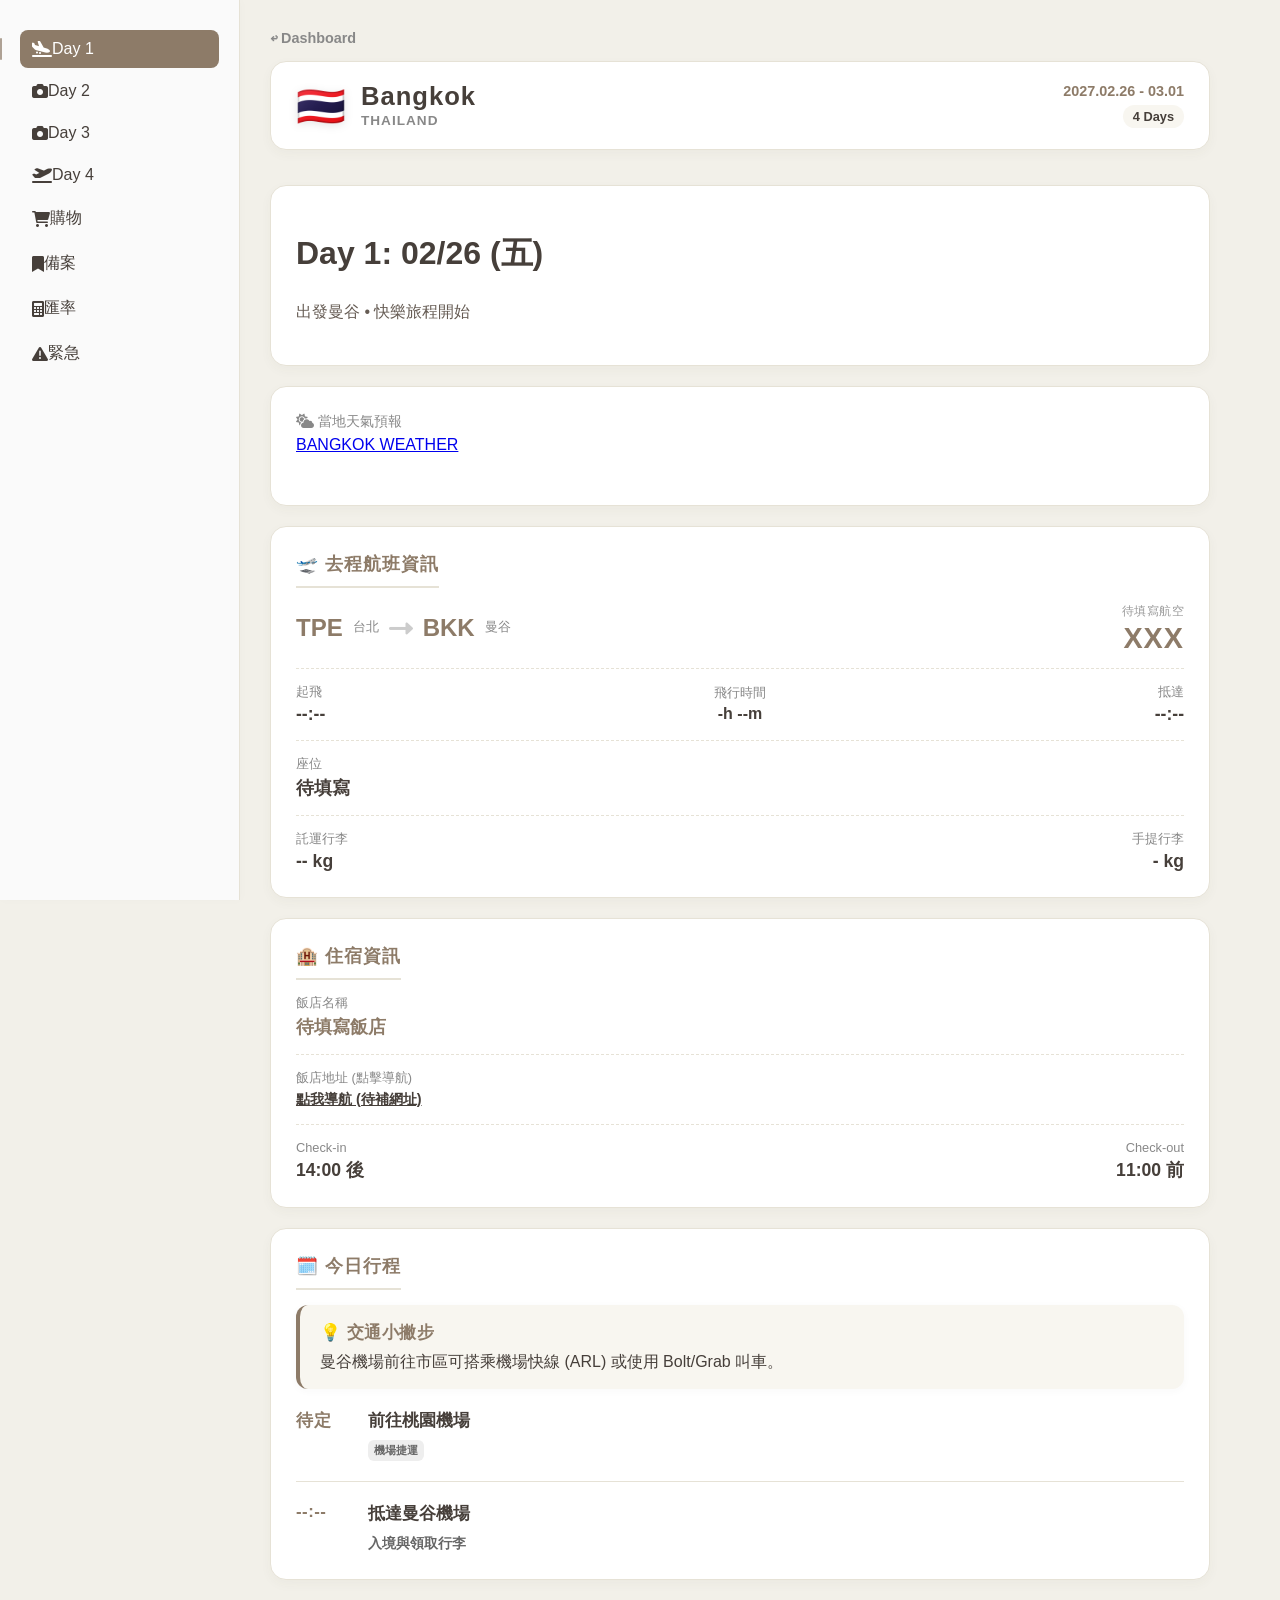
==== Bangkok2027.html @ afbc12d3 "Add files via upload" ====
<!DOCTYPE html>
<html lang="zh-TW">
<head>
    <meta charset="UTF-8">
    <meta name="viewport" content="width=device-width, initial-scale=1.0, maximum-scale=1.0, user-scalable=no">
    <title>曼谷 4 天 3 夜快樂行</title>
    <!-- 設定網頁圖示 (Favicon) - 泰國大象 -->
    <link rel="icon" href="data:image/svg+xml,<svg xmlns=%22http://www.w3.org/2000/svg%22 viewBox=%220 0 100 100%22><text x=%2250%%22 y=%2250%%22 font-size=%2280%22 text-anchor=%22middle%22 dominant-baseline=%22central%22>🐘</text></svg>">
    
    <!-- 引入 Font Awesome 與 共用 CSS (已移除所有內聯樣式) -->
    <link href="https://cdnjs.cloudflare.com/ajax/libs/font-awesome/6.0.0/css/all.min.css" rel="stylesheet">
    <link href="css/travel.css" rel="stylesheet">
</head>
<body>

    <!-- ================= 統一 Sidebar ================= -->
    <nav class="sidebar">
        <div class="menu-item active" onclick="showPage('day1')">
            <i class="fas fa-plane-arrival"></i> <span>Day 1</span>
        </div>
        <div class="menu-item" onclick="showPage('day2')">
            <i class="fas fa-camera"></i> <span>Day 2</span>
        </div>
        <div class="menu-item" onclick="showPage('day3')">
            <i class="fas fa-camera"></i> <span>Day 3</span>
        </div>
        <div class="menu-item" onclick="showPage('day4')">
            <i class="fas fa-plane-departure"></i> <span>Day 4</span>
        </div>
        <div class="menu-item" onclick="showPage('shopping')">
            <i class="fas fa-shopping-cart"></i> <span>購物</span>
        </div>
        <div class="menu-item" onclick="showPage('backup-food')">
            <i class="fas fa-bookmark"></i> <span>備案</span>
        </div>
        <div class="menu-item" onclick="showPage('money')">
            <i class="fas fa-calculator"></i> <span>匯率</span>
        </div>
        <div class="menu-item" onclick="showPage('sos')">
            <i class="fas fa-exclamation-triangle"></i> <span>緊急</span>
        </div>
    </nav>

    <!-- ================= 右側內容區 ================= -->
    <!-- ★ data-trip-id 用於獨立記憶體快取, data-currency-rate 用於匯率計算 ★ -->
    <main class="content" data-trip-id="bangkok2027" data-currency-rate="0.9">
        <a href="index.html" class="back-home">↩ Dashboard</a>
        
        <!-- 統一 Header -->
        <div class="travel-header">
            <div class="th-left">
                <div class="th-flag">🇹🇭</div>
                <div class="th-title">
                    <h1>Bangkok</h1>
                    <span>Thailand</span>
                </div>
            </div>
            <div class="th-right">
                <div class="th-date">2027.02.26 - 03.01</div>
                <div class="th-days">4 Days</div>
            </div>
        </div>

        <!-- ================= Day 1 ================= -->
        <div id="day1" class="page-section active">
            
            <div class="card">
                <h1>Day 1: 02/26 (五)</h1>
                <p>出發曼谷 • 快樂旅程開始</p>
            </div>

            <!-- 天氣小工具 (曼谷 Bangkok) -->
            <div class="card" style="min-height: 120px;">
                <div style="font-size: 0.9rem; color: #888; margin-bottom: 5px;">
                    <i class="fas fa-cloud-sun"></i> 當地天氣預報
                </div>
                <div class="weather-container">
                    <a class="weatherwidget-io" href="https://forecast7.com/zh-tw/13d76100d50/bangkok/" data-label_1="BANGKOK" data-label_2="曼谷天氣" data-font="Arial" data-icons="Climacons Animated" data-mode="Forecast" data-days="3" data-theme="pure" data-accent="#8D7B68" data-textColor="#463F3A" data-highColor="#D35400" data-lowColor="#7FB3D5" data-sunColor="#F39C12" data-cloudColor="#BDC3C7" style="display: block; width: 100%; height: 100%;">BANGKOK WEATHER</a>
                </div>
                <script>!function(d,s,id){var js,fjs=d.getElementsByTagName(s)[0];if(!d.getElementById(id)){js=d.createElement(s);js.id=id;js.src='https://weatherwidget.io/js/widget.min.js';fjs.parentNode.insertBefore(js,fjs);}}(document,'script','weatherwidget-io-js');</script>
            </div>

            <!-- 去程航班資訊 -->
            <div class="card">
                <h2>🛫 去程航班資訊</h2>
                <div class="flight-box">
                    <div class="flight-route">TPE <span class="city-name">台北</span> <i class="fas fa-long-arrow-alt-right" style="color: #ccc; margin: 0 5px;"></i> BKK <span class="city-name">曼谷</span></div>
                    <div class="flight-number-box"><span class="airline-name">待填寫航空</span><span class="flight-code">XXX</span></div>
                </div>
                <div class="flight-box">
                    <div class="info-group"><span class="info-label">起飛</span><span class="info-value">--:--</span></div>
                    <!-- 飛行時間 -->
                    <div class="info-group" style="text-align: center;">
                        <span class="info-label">飛行時間</span>
                        <span class="info-value" style="font-size: 1rem;">-h --m</span>
                    </div>
                    <div class="info-group" style="text-align: right;"><span class="info-label">抵達</span><span class="info-value">--:--</span></div>
                </div>
                <div class="flight-box">
                    <div class="info-group"><span class="info-label">座位</span><span class="info-value">待填寫</span></div>
                </div>
                <div class="flight-box">
                    <div class="info-group"><span class="info-label">託運行李</span><span class="info-value">-- kg</span></div>
                    <div class="info-group" style="text-align: right;"><span class="info-label">手提行李</span><span class="info-value">- kg</span></div>
                </div>
            </div>

            <!-- 住宿資訊 -->
            <div class="card">
                <h2>🏨 住宿資訊</h2>
                <div class="hotel-box">
                    <div class="info-group">
                        <span class="info-label">飯店名稱</span>
                        <span class="info-value highlight">待填寫飯店</span>
                    </div>
                </div>
                <div class="hotel-box">
                    <div class="info-group">
                        <span class="info-label">飯店地址 (點擊導航)</span>
                        <a href="#" target="_blank" class="info-value" style="font-size: 0.9rem; text-decoration: underline;">
                            點我導航 (待補網址)
                        </a>
                    </div>
                </div>
                <div class="hotel-box">
                    <div class="info-group">
                        <span class="info-label">Check-in</span>
                        <span class="info-value">14:00 後</span>
                    </div>
                    <div class="info-group" style="text-align: right;">
                        <span class="info-label">Check-out</span>
                        <span class="info-value">11:00 前</span>
                    </div>
                </div>
            </div>

            <!-- Day 1 詳細行程 -->
            <div class="card">
                <h2>🗓️ 今日行程</h2>
                <div class="tip-box" style="margin-bottom: 20px; margin-top:0;">
                    <span class="tip-title">💡 交通小撇步</span>
                        曼谷機場前往市區可搭乘機場快線 (ARL) 或使用 Bolt/Grab 叫車。
                </div>
                
                <div class="timeline-item">
                    <div class="time-col">待定</div>
                    <div class="event-col">
                        <span class="event-title">前往桃園機場</span>
                        <div class="event-desc"><span class="transport-tag">機場捷運</span></div>
                    </div>
                </div>
                <div class="timeline-item">
                    <div class="time-col">--:--</div>
                    <div class="event-col">
                        <span class="event-title">抵達曼谷機場</span>
                        <div class="event-desc">入境與領取行李</div>
                    </div>
                </div>
                <!-- 您可以在此處繼續新增行程 -->
            </div>
        </div>

        <!-- ================= Day 2 ================= -->
        <div id="day2" class="page-section">
            <div class="card">
                <h1>Day 2: 02/27 (六)</h1>
                <p>曼谷探索</p>
            </div>
            <div class="card">
                <h2>🗓️ 行程內容</h2>
                <div class="timeline-item">
                    <div class="time-col">待定</div>
                    <div class="event-col">
                        <span class="event-title">待填寫行程</span>
                        <div class="event-desc">請提供行程資料</div>
                    </div>
                </div>
            </div>
        </div>

        <!-- ================= Day 3 ================= -->
        <div id="day3" class="page-section">
            <div class="card">
                <h1>Day 3: 02/28 (日)</h1>
                <p>曼谷探索</p>
            </div>

            <div class="card">
                <h2>🗓️ 行程內容</h2>
                <div class="timeline-item">
                    <div class="time-col">待定</div>
                    <div class="event-col">
                        <span class="event-title">待填寫行程</span>
                        <div class="event-desc">請提供行程資料</div>
                    </div>
                </div>
            </div>
        </div>

        <!-- ================= Day 4 ================= -->
        <div id="day4" class="page-section">
            <div class="card">
                <h1>Day 4: 03/01 (一)</h1>
                <p>最後採買 • 平安歸國</p>
            </div>

            <!-- 回程航班資訊 -->
            <div class="card">
                <h2>🛫 回程航班資訊</h2>
                <div class="flight-box">
                    <div class="flight-route">BKK <span class="city-name">曼谷</span> <i class="fas fa-long-arrow-alt-right" style="color: #ccc; margin: 0 5px;"></i> TPE <span class="city-name">台北</span></div>
                    <div class="flight-number-box"><span class="airline-name">待填寫航空</span><span class="flight-code">XXX</span></div>
                </div>
                <div class="flight-box">
                    <div class="info-group"><span class="info-label">起飛</span><span class="info-value">--:--</span></div>
                    <div class="info-group" style="text-align: center;">
                        <span class="info-label">飛行時間</span>
                        <span class="info-value" style="font-size: 1rem;">-h --m</span>
                    </div>
                    <div class="info-group" style="text-align: right;"><span class="info-label">抵達</span><span class="info-value">--:--</span></div>
                </div>
                <div class="flight-box">
                    <div class="info-group"><span class="info-label">座位</span><span class="info-value">待填寫</span></div>
                </div>
                <div class="flight-box">
                    <div class="info-group"><span class="info-label">託運行李</span><span class="info-value">-- kg</span></div>
                    <div class="info-group" style="text-align: right;"><span class="info-label">手提行李</span><span class="info-value">- kg</span></div>
                </div>
            </div>

            <!-- Day 4 最後行程 -->
            <div class="card">
                <h2>🗓️ 最後行程</h2>
                <div class="timeline-item">
                    <div class="time-col">待定</div>
                    <div class="event-col">
                        <span class="event-title">退房 / 寄放行李</span>
                        <div class="event-desc">把握時間採買</div>
                    </div>
                </div>
                <div class="timeline-item">
                    <div class="time-col">--:--</div>
                    <div class="event-col">
                        <span class="event-title">前往機場</span>
                        <div class="event-desc"><span class="transport-tag">機捷/計程車</span></div>
                    </div>
                </div>
            </div>
        </div>

        <!-- ================= 購物清單頁面 ================= -->
        <div id="shopping" class="page-section">
            <div class="card">
                <h1>🛍️ 必買清單</h1>
                <p>點擊下方按鈕快速跳轉</p>
                
                <div class="shop-nav">
                    <a href="#cat-food" class="shop-nav-btn"><i class="fas fa-cookie-bite"></i> 伴手禮/零食</a>
                    <a href="#cat-life" class="shop-nav-btn"><i class="fas fa-home"></i> 生活雜貨</a>
                    <a href="#cat-drug" class="shop-nav-btn"><i class="fas fa-pills"></i> 藥妝/香氛</a>
                    <a href="#cat-other" class="shop-nav-btn"><i class="fas fa-star"></i> 其他</a>
                </div>
            </div>

            <!-- 分類範例 -->
            <div id="cat-food" class="shop-category-title"><i class="fas fa-cookie-bite"></i> 伴手禮/零食 (範例)</div>
            <div class="shop-item">
                <img src="https://via.placeholder.com/150" alt="商品圖片" class="shop-img" onclick="openImage(this)">
                <div class="shop-info">
                    <div class="shop-name">泰式奶茶手標茶</div>
                    <div class="shop-price">฿ ???</div>
                    <div class="shop-loc">Big C / 伴手禮店</div>
                </div>
                <input type="checkbox" class="shop-check" onchange="toggleBought(this)">
            </div>

            <div id="cat-drug" class="shop-category-title"><i class="fas fa-pills"></i> 藥妝/香氛 (範例)</div>
            <div class="shop-item">
                <img src="https://via.placeholder.com/150" alt="商品圖片" class="shop-img" onclick="openImage(this)">
                <div class="shop-info">
                    <div class="shop-name">薄荷鼻通 (POY-SIAN)</div>
                    <div class="shop-price">฿ ???</div>
                    <div class="shop-loc">藥局 / 便利商店</div>
                </div>
                <input type="checkbox" class="shop-check" onchange="toggleBought(this)">
            </div>

            <!-- 購物備忘錄 -->
            <div class="card" style="margin-top: 30px;">
                <h2>📝 購物備忘錄</h2>
                <p style="font-size: 0.8rem; color: #888; margin-bottom: 10px;">內容會自動儲存，關閉網頁不遺失</p>
                <textarea id="shopMemo" placeholder="在此輸入親友代購清單、衣服尺寸、優惠券代碼..." 
                    oninput="saveMemo(this.value)"
                    style="width: 100%; height: 200px; padding: 15px; border: 1px solid #ddd; border-radius: 8px; font-size: 1rem; line-height: 1.5; resize: none; box-sizing: border-box; background-color: #fafafa; color: #463F3A; font-family: inherit;"></textarea>
            </div>
        </div>

        <!-- ================= 備用餐廳清單 ================= -->
        <div id="backup-food" class="page-section">
            <div class="card">
                <h1>🍽️ 備用餐廳名單</h1>
                <p>行程異動、公休或客滿時的口袋名單</p>
            </div>

            <div class="shop-category-title"><i class="fas fa-utensils"></i> 泰式美食</div>
            <div class="shop-item">
                <div class="shop-info">
                    <div class="shop-name">
                        <a href="#" target="_blank" class="event-link">
                            建興酒家 (Somboon Seafood) <i class="fas fa-map-marker-alt" style="font-size:0.8em"></i>
                        </a>
                    </div>
                    <div class="shop-loc">
                        <span class="transport-tag">BTS站</span> 知名咖哩螃蟹
                    </div>
                </div>
            </div>
        </div>

        <!-- ================= 記帳與匯率 ================= -->
        <div id="money" class="page-section">
            <div class="card">
                <h1>💰 簡易匯率換算</h1>
                <p>輸入泰銖 (THB)，換算台幣</p>
                <p style="font-size: 0.85rem; color: #888; margin-bottom: 15px;">
                    <i class="fas fa-info-circle"></i> 目前使用預設匯率：1 THB ≈ 0.9 TWD
                </p>
                <div class="result-box" id="twdResult" style="background: #333; color: #0f0; padding: 15px; font-family: monospace; font-size: 1.5rem; text-align: right; border-radius: 5px; margin-bottom: 10px;">NT$ 0</div>
                
                <div style="display: flex; gap: 10px;">
                    <input type="number" inputmode="decimal" id="calcInput" class="calc-input" placeholder="輸入金額" oninput="convertCurrency(this.value)" style="flex: 1; padding: 10px; font-size: 1.2rem; margin-bottom: 10px; box-sizing: border-box; border: 1px solid #ccc; border-radius: 5px;">
                    <button onclick="clearCurrency()" style="background-color: #95a5a6; color: white; border: none; border-radius: 5px; padding: 0 20px; font-weight: bold; font-size: 1rem; height: 46px; cursor: pointer;">清除</button>
                </div>
            </div>
        </div>

        <!-- ================= 緊急求助頁面 (泰國版) ================= -->
        <div id="sos" class="page-section">
            <div class="card">
                <h1>🆘 緊急求助</h1>
                <p>遇到緊急狀況請保持冷靜。</p>
                
                <!-- 泰國通用緊急電話 -->
                <a href="tel:191" class="sos-btn bg-police">
                    <i class="fas fa-phone-alt"></i> 191 泰國警察報案
                </a>
                <a href="tel:1669" class="sos-btn bg-fire">
                    <i class="fas fa-ambulance"></i> 1669 醫療緊急救護
                </a>
                
                <p style="margin-top: 20px; font-weight: bold; border-top: 1px solid #eee; padding-top: 15px; color:#463F3A;">🏥 協助 / 駐外單位</p>
                
                <!-- 泰國觀光警察 -->
                <a href="tel:1155" class="sos-btn bg-jnto">
                    <i class="fas fa-shield-alt"></i> 1155 泰國觀光警察
                    <div style="font-size: 0.75rem; font-weight: normal; margin-top: 3px; display: block; width: 100%;">
                        24小時 • 專助外國遊客
                    </div>
                </a>

                <!-- 台灣駐泰國辦事處 -->
                <a href="tel:+66816664006" class="sos-btn bg-amda">
                    <i class="fas fa-passport"></i> 台灣駐泰國代表處
                    <div style="font-size: 0.75rem; font-weight: normal; margin-top: 3px; display: block; width: 100%;">
                        急難救助專線 (24H)
                    </div>
                </a>

                <p style="font-size: 0.8rem; color: #888; margin-top: 15px; text-align: center;">
                    駐泰國台北經濟文化辦事處<br>40/64 Vibhavadi Rangsit 66
                </p>
            </div>
        </div>

    </main>

    <!-- 圖片放大燈箱容器 -->
    <div id="myLightbox" class="lightbox" onclick="closeLightbox(event)">
        <div class="close-lightbox">&times;</div>
        <img class="lightbox-img" id="lightboxImg" src="" onclick="toggleZoom(event)">
    </div>

    <!-- ★★★ 引入統一共用 JS (無任何內聯程式碼) ★★★ -->
    <script src="js/travel.js"></script>

</body>
</html>
---- css/travel.css ----
/* ==========================================================================
   TRAVEL DIARY - CORE STYLES (v3.7 Final Template)
   ========================================================================== */

/* ================= 1. VARIABLES & RESET ================= */
:root {
    /* 大地色系配色 */
    --bg-color: #F2F0E9;
    --sidebar-bg: #4A403A;
    --card-bg: #FFFFFF;
    --text-color: #463F3A;
    --sub-text: #888888;
    --accent-color: #8D7B68;
    --border-color: #E6E2D6;
    
    /* 統一全站卡片陰影 */
    --card-shadow: 0 4px 12px rgba(74, 64, 58, 0.04);
}

* { box-sizing: border-box; -webkit-tap-highlight-color: transparent; }

body {
    background-color: var(--bg-color);
    color: var(--text-color);
    font-family: "Helvetica Neue", "Noto Sans TC", Arial, sans-serif;
    margin: 0;
    overflow-x: hidden; 
    min-height: 100vh;
}

/* ================= 2. UTILITIES ================= */
.mt-0 { margin-top: 0; }
.mt-10 { margin-top: 10px; }
.mt-30 { margin-top: 30px; }
.mb-20 { margin-bottom: 20px; }
.no-border { border-bottom: none !important; margin-bottom: 0 !important; padding-bottom: 0 !important; }

/* ================= 3. HEADER ================= */
.travel-header {
    display: flex; justify-content: space-between; align-items: center;
    background: var(--card-bg); border-radius: 16px; padding: 20px 25px;
    margin-bottom: 35px; border: 1px solid var(--border-color);
    box-shadow: var(--card-shadow);
}
.th-left { display: flex; align-items: center; gap: 15px; }
.th-flag { font-size: 2.5rem; line-height: 1; filter: drop-shadow(0 2px 4px rgba(0,0,0,0.1)); }
.th-title h1 { margin: 0; font-size: 1.6rem; color: var(--text-color); font-weight: 900; letter-spacing: 1px; }
.th-title span { font-size: 0.85rem; color: var(--sub-text); font-weight: bold; text-transform: uppercase; letter-spacing: 1px;}
.th-right { text-align: right; }
.th-date { font-size: 0.9rem; font-weight: bold; color: var(--accent-color); margin-bottom: 6px; }
.th-days { font-size: 0.8rem; background: #F8F6F0; padding: 4px 10px; border-radius: 20px; display: inline-block; color: var(--text-color); font-weight: bold; }

/* ================= 4. SIDEBAR ================= */
.sidebar {
    width: 240px; background-color: #FAFAFA; display: flex; flex-direction: column;
    align-items: flex-start; padding: 30px 20px; box-shadow: 1px 0 10px rgba(0,0,0,0.02);
    z-index: 100; position: fixed; top: 0; left: 0; bottom: 0; height: 100%;
    overflow-y: auto; border-right: 1px solid var(--border-color);
}
.sidebar-group { width: 100%; margin-bottom: 10px; }
.sidebar-group-title {
    font-size: 0.7rem; color: var(--sub-text); font-weight: 800;
    text-transform: uppercase; letter-spacing: 1.5px; margin-bottom: 10px; padding-left: 10px;
    display: flex; justify-content: space-between; align-items: center; cursor: default;
}
.sidebar-group-toggle { font-size: 0.6rem; opacity: 0.4; }
.sidebar-group-content { display: flex; flex-direction: column; width: 100%; transition: all 0.3s ease; }
.sidebar-divider { width: 100%; height: 1px; background-color: var(--border-color); margin: 15px 0; border: none; }

.menu-item {
    width: 100%; display: flex; align-items: center;
    padding: 10px 12px; border-radius: 8px; cursor: pointer;
    color: var(--text-color); margin-bottom: 4px; position: relative;
    transition: all 0.2s ease;
}
.menu-item:hover { background-color: rgba(141, 123, 104, 0.08); transform: translateX(3px); }
.menu-item.active { background-color: var(--accent-color); color: #FFFFFF; transform: none; }

.menu-item.active::before {
    content: ''; position: absolute; left: -20px; top: 20%;
    height: 60%; width: 2px; background-color: var(--accent-color); border-radius: 4px; opacity: 0.7;
}

.menu-icon { width: 24px; font-size: 1.1rem; margin-right: 10px; text-align: center; color: var(--accent-color); transition: color 0.2s; }
.menu-item.active .menu-icon { color: #FFFFFF; }

.dot-icon { width: 24px; text-align: center; margin-right: 10px; font-size: 0.85rem; color: var(--accent-color); display: inline-block; }
.menu-item .dot-icon::before { font-family: "Font Awesome 6 Free"; font-weight: 400; content: '\f111'; }
.menu-item.active .dot-icon::before { font-family: "Font Awesome 6 Free"; font-weight: 900; content: '\f111'; }
.menu-item.active .dot-icon { color: #FFFFFF; }

.menu-text { font-size: 0.95rem; font-weight: bold; flex: 1; }
.menu-badge { font-size: 0.65rem; padding: 2px 8px; border-radius: 20px; background-color: rgba(141, 123, 104, 0.15); color: var(--accent-color); font-weight: bold; margin-left: 10px; }
.menu-item.active .menu-badge { background-color: rgba(255, 255, 255, 0.25); color: #FFFFFF; }

.menu-item.sos-item .menu-icon { color: #e74c3c; opacity: 0.85; }
.menu-item.sos-item:hover { background-color: rgba(231, 76, 60, 0.08); }
.menu-item.sos-item.active { background-color: #e74c3c; }

/* ================= 5. CARD ================= */
.content { margin-left: 240px; padding: 30px; min-height: 100vh; padding-bottom: 120px; max-width: 1000px; }
.page-section { display: none; animation: fadeIn 0.4s ease; }
.page-section.active { display: block; }
@keyframes fadeIn { from { opacity: 0; transform: translateY(10px); } to { opacity: 1; transform: translateY(0); } }

.back-home { color: var(--sub-text); text-decoration: none; display: block; margin-bottom: 15px; font-size: 0.9rem; font-weight: bold; transition: 0.2s;}
.back-home:hover { color: var(--accent-color); }

.card {
    background: var(--card-bg); border-radius: 16px; padding: 25px; margin-bottom: 20px;
    box-shadow: var(--card-shadow); border: 1px solid var(--border-color);
}
.card h2 { color: var(--accent-color); font-size: 1.1rem; font-weight: 900; letter-spacing: 1px; margin-top: 0; margin-bottom: 15px; border-bottom: 2px solid var(--border-color); padding-bottom: 10px; display: inline-block; }
.card p { line-height: 1.7; color: #665C54; margin-bottom: 15px; }

/* ★ Day 主標題、日期 Badge、進度與天氣 */
.day-header-top { display: flex; justify-content: space-between; align-items: center; flex-wrap: wrap; gap: 10px; margin-bottom: 10px; }
.day-header h1 { margin: 0; display: flex; align-items: center; flex-wrap: wrap; gap: 12px; font-size: 1.8rem; color: var(--text-color); letter-spacing: 1px; }
.day-date-badge { font-size: 0.75rem; font-weight: 500; background-color: #FAF9F7; color: #999088; padding: 3px 12px; border-radius: 20px; letter-spacing: 0.5px; border: 1px solid #F0EBE5; }
.day-header-right { display: flex; align-items: center; gap: 12px; }
.day-weather { font-size: 0.85rem; color: var(--sub-text); font-weight: bold; display: flex; align-items: center; gap: 6px; letter-spacing: 0.5px; }
.day-weather:empty { display: none; }
.day-progress { font-size: 0.75rem; font-weight: bold; color: var(--accent-color); background-color: rgba(141, 123, 104, 0.1); padding: 4px 12px; border-radius: 20px; letter-spacing: 0.5px; }

.timeline-card { margin-top: 30px; }

/* ================= 6. TIP BOX ================= */
.tip-box { background: #F8F6F0; border-left: 4px solid var(--accent-color); padding: 16px 20px; border-radius: 12px; color: var(--text-color); margin-bottom: 20px; box-shadow: 0 2px 8px rgba(74, 64, 58, 0.03); }
.tip-box-top { margin-top: 0; margin-bottom: 20px; }
.tip-title { color: var(--accent-color); font-weight: 900; font-size: 1.05rem; margin-bottom: 8px; display: flex; align-items: center; gap: 6px; letter-spacing: 0.5px; }

/* ================= 7. TIMELINE ================= */
.timeline-item { display: flex; align-items: flex-start; margin-bottom: 20px; border-bottom: 1px solid var(--border-color); padding-bottom: 20px; }
.timeline-item:last-child { border-bottom: none; margin-bottom: 0; padding-bottom: 0; }
.timeline-item-divider { border-top: 1px solid var(--border-color); padding-top: 20px; }

.time-col { width: 72px; font-weight: 900; color: var(--accent-color); font-size: 1.05rem; flex-shrink: 0; letter-spacing: 0.5px; }
.event-col { flex: 1; }
.event-title { display: flex; align-items: flex-start; font-weight: bold; color: var(--text-color); margin-bottom: 8px; font-size: 1.05rem; line-height: 1.4; }
.event-title-icon { width: 24px; display: inline-flex; justify-content: center; align-items: center; flex-shrink: 0; margin-right: 8px; font-size: 0.95em; }

.event-desc { font-size: 0.85rem; color: #666; font-weight: bold; line-height: 1.5; }
.transport-tag { display: inline-block; font-size: 0.7rem; padding: 2px 6px; background: #eee; border-radius: 6px; color: #666; margin-right: 5px; }
.event-link { color: var(--text-color); text-decoration: none; border-bottom: 1px dotted var(--accent-color); transition: 0.3s; font-weight: bold; }
.event-link:hover { color: var(--accent-color); border-bottom: 1px solid var(--accent-color); }
.event-link i { color: var(--accent-color); margin-left: 3px; }

/* 保留給 JS 動態套用的 Currently Active 狀態 */
.timeline-item.is-current { background-color: rgba(141, 123, 104, 0.04); border-radius: 12px; padding: 18px 16px; margin-left: -16px; margin-right: -16px; border-left: 3px solid var(--accent-color); border-bottom: 1px solid transparent; margin-bottom: 20px; }
.timeline-item.is-current .time-col { color: var(--accent-color); }

/* ================= 8. BRANCH (COLLAPSIBLE ITINERARY) ================= */
.branch-container { display: flex; flex-direction: column; gap: 16px; margin-left: 15px; margin-bottom: 24px; padding-left: 15px; border-left: 1px dashed var(--border-color); }
.branch-details { border-radius: 12px; transition: 0.3s; border: 1px solid var(--border-color); box-shadow: var(--card-shadow); overflow: hidden; }

/* Branch 層級配置 */
.branch-details.best-plan { background-color: #FDFBF7; border-left: 4px solid var(--accent-color); }
.branch-details.plan-a { background-color: #FFFFFF; border-left: 4px solid #D6CFC7; }
.branch-details.plan-b { background-color: #F9F9F9; border-left: 4px solid #EAEAEA; }

.branch-details summary { padding: 0 16px; height: 52px; font-weight: bold; cursor: pointer; display: flex; justify-content: space-between; align-items: center; list-style: none; outline: none; color: var(--text-color); }
.branch-details summary::-webkit-details-marker { display: none; }
.branch-details summary > span { display: flex; align-items: center; gap: 8px; }
.branch-details summary > span i { width: 20px; text-align: center; font-size: 1.05rem; }

/* 統一柔和的大地色 Branch Icons */
.branch-icon-crown { color: var(--accent-color); }
.branch-icon-sun { color: #A49381; }
.branch-icon-umbrella { color: #8A8175; }

.branch-content { padding: 0 16px 16px 16px; border-top: 1px dashed rgba(0,0,0,0.1); margin-top: 5px; padding-top: 16px; }
.toggle-icon { transition: transform 0.3s ease; color: #999; }
.branch-details[open] .toggle-icon { transform: rotate(180deg); color: inherit; }

/* Branch Timeline */
.branch-timeline-item { display: flex; align-items: flex-start; border-bottom: 1px dashed var(--border-color); margin-bottom: 10px; padding-bottom: 10px; }
.branch-timeline-item:last-child { border-bottom: none; margin-bottom: 0; padding-bottom: 0; }

/* ================= 9. FLIGHT ================= */
.flight-box { display: flex; justify-content: space-between; align-items: center; border-bottom: 1px dashed var(--border-color); padding-bottom: 15px; margin-bottom: 15px; flex-wrap: nowrap; }
.flight-box:last-child { border-bottom: none; margin-bottom: 0; padding-bottom: 0; }
.flight-info-left { text-align: left; }
.flight-info-center { text-align: center; }
.flight-info-right { text-align: right; }

.info-group { display: flex; flex-direction: column; }
.info-label { font-size: 0.8rem; color: #888; margin-bottom: 3px; }
.info-value { font-size: 1.1rem; color: var(--text-color); font-weight: bold; }
.flight-time-val { font-size: 1rem; }

.flight-route { font-size: 1.5rem; color: var(--accent-color); font-weight: bold; display: flex; align-items: center; white-space: nowrap; gap: 5px; flex-shrink: 0; }
.city-name { font-size: 0.8rem; color: #888; font-weight: normal; margin-left: 5px; }
.flight-number-box { text-align: right; min-width: 80px; flex-shrink: 1; white-space: nowrap; display: flex; flex-direction: column; justify-content: center; }
.airline-name { font-size: 0.75rem; color: #999; margin-bottom: 4px; text-transform: uppercase; letter-spacing: 0.5px; }
.flight-code { font-size: 1.8rem; color: var(--accent-color); font-weight: 900; letter-spacing: 1px; line-height: 1; }

/* ================= 10. HOTEL ================= */
.hotel-box { display: flex; justify-content: space-between; align-items: center; border-bottom: 1px dashed var(--border-color); padding-bottom: 15px; margin-bottom: 15px; flex-wrap: nowrap; }
.hotel-box:last-child { border-bottom: none; margin-bottom: 0; padding-bottom: 0; }
.hotel-address-box { align-items: flex-start; }
.hotel-name-large { font-size: 1.3rem; color: var(--accent-color); font-weight: bold; }
.hotel-address { font-size: 0.85rem; color: #888; font-weight: normal; margin-top: 4px; line-height: 1.4; max-width: 260px; display: block; }
.highlight { color: var(--accent-color); }

.map-btn {
    display: inline-flex; align-items: center; background: #F8F6F0; color: var(--text-color);
    padding: 6px 14px; border-radius: 12px; font-size: 0.8rem; text-decoration: none;
    font-weight: bold; transition: 0.2s; border: 1px solid var(--border-color); margin-top: 6px;
}
.map-btn:hover { background: #E6E2D6; color: var(--accent-color); }
.map-btn i { margin-right: 6px; color: var(--accent-color); }

/* ================= 11. SHOPPING ================= */
.shop-category-title { font-size: 1.1rem; font-weight: bold; color: #fff; background-color: var(--accent-color); padding: 8px 15px; border-radius: 12px; margin-top: 25px; margin-bottom: 10px; display: flex; align-items: center; letter-spacing: 1px; }
.shop-category-title i { margin-right: 8px; }
.shop-nav { display: flex; gap: 10px; overflow-x: auto; padding-bottom: 5px; margin-bottom: 10px; white-space: nowrap; -webkit-overflow-scrolling: touch; scrollbar-width: none; }
.shop-nav::-webkit-scrollbar { display: none; }
.shop-nav-btn { background-color: var(--card-bg); border: 1px solid var(--accent-color); border-radius: 20px; padding: 8px 16px; font-size: 0.9rem; color: var(--accent-color); text-decoration: none; transition: 0.2s; font-weight: bold; display: inline-flex; align-items: center; }
.shop-nav-btn i { margin-right: 5px; }
.shop-nav-btn:active, .shop-nav-btn:hover { background-color: var(--accent-color); color: #ffffff; }

.shop-item { display: flex; align-items: center; background: var(--card-bg); border-radius: 16px; padding: 10px; margin-bottom: 15px; box-shadow: var(--card-shadow); border: 1px solid var(--border-color); transition: 0.3s; }
.shop-img { width: 80px; height: 80px; border-radius: 8px; object-fit: cover; background-color: #f0f0f0; flex-shrink: 0; cursor: pointer; transition: 0.2s; }
.shop-img:active { transform: scale(0.95); opacity: 0.8; }
.shop-info { flex: 1; padding-left: 15px; display: flex; flex-direction: column; justify-content: center; }

.shop-name { font-size: 1rem; font-weight: bold; color: var(--text-color); margin-bottom: 4px; display: flex; align-items: center; flex-wrap: wrap; gap: 6px; }
.shop-price { font-size: 0.9rem; color: var(--accent-color); font-weight: bold; margin-bottom: 4px; }
.shop-loc { font-size: 0.8rem; color: #888; }
.shop-check { width: 25px; height: 25px; cursor: pointer; accent-color: var(--accent-color); margin-left: 10px; }

/* 購物清單完成狀態 */
.shop-item.bought { opacity: 0.6; background-color: #fcfcfc; }
.shop-item.bought .shop-name-text { text-decoration: line-through; color: #888; }
.shop-bought-badge { display: none; font-size: 0.7rem; color: #4CAF50; background: #E8F5E9; padding: 2px 6px; border-radius: 4px; font-weight: bold; letter-spacing: 0.5px; }
.shop-item.bought .shop-bought-badge { display: inline-flex; align-items: center; gap: 3px; }

.shop-memo-input { width: 100%; height: 200px; padding: 15px; border-radius: 8px; border: 1px solid var(--border-color); resize: none; background: #FAFAFA; font-family: inherit; color: var(--text-color); font-size: 1rem; line-height: 1.5; box-sizing: border-box; }

/* 圖片燈箱 */
.menu-thumb { width: 150px; height: 100px; object-fit: cover; border-radius: 8px; cursor: pointer; margin-top: 10px; border: 1px solid var(--border-color); box-shadow: 0 2px 5px rgba(0,0,0,0.1); transition: 0.2s; display: block; }
.menu-thumb:active { transform: scale(0.95); opacity: 0.8; }
.lightbox { display: none; position: fixed; z-index: 9999; left: 0; top: 0; width: 100%; height: 100%; background-color: rgba(0,0,0,0.9); overflow: auto; align-items: center; justify-content: center; backdrop-filter: blur(5px); }
.lightbox-img { max-width: 95%; max-height: 90vh; border-radius: 5px; box-shadow: 0 0 20px rgba(0,0,0,0.5); transition: transform 0.3s ease; cursor: zoom-in; }
.lightbox-img.zoomed { max-width: none; max-height: none; width: 250%; cursor: zoom-out; }
.close-lightbox { position: fixed; top: 20px; right: 20px; color: white; font-size: 30px; font-weight: bold; cursor: pointer; z-index: 10001; background: rgba(0,0,0,0.5); width: 40px; height: 40px; line-height: 40px; text-align: center; border-radius: 50%; }

/* ================= 12. SOS & UTILITIES ================= */
.sos-btn { display: flex; align-items: center; justify-content: center; width: 100%; padding: 15px; margin: 10px 0; text-align: center; color: white; text-decoration: none; border-radius: 12px; font-weight: bold; font-size: 1.1rem; box-shadow: var(--card-shadow); transition: 0.2s; max-width: 100%; border: 1px solid rgba(0,0,0,0.05); }
.sos-btn:active { transform: scale(0.98); }
.sos-btn i { margin-right: 10px; font-size: 1.3rem; }
.bg-police { background-color: #e74c3c; } .bg-fire { background-color: #e67e22; } .bg-jnto { background-color: #3498db; } .bg-amda { background-color: #27ae60; }
.sos-divider-title { margin-top: 20px; font-weight: bold; border-top: 1px solid var(--border-color); padding-top: 15px; color: var(--text-color); }

.result-box { background: #333333; color: #00FF00; padding: 15px; font-family: monospace; font-size: 1.5rem; text-align: right; border-radius: 12px; margin-bottom: 15px; }
.calc-input-group { display: flex; gap: 10px; }
.calc-input { flex: 1; padding: 10px; font-size: 1.2rem; border-radius: 12px; border: 1px solid var(--border-color); box-sizing: border-box; }
.calc-btn { background-color: var(--sub-text); color: #FFFFFF; border: none; border-radius: 12px; padding: 0 20px; font-weight: bold; font-size: 1rem; cursor: pointer; transition: 0.2s; }
.calc-btn:hover { background-color: var(--text-color); }

.pdf-btn { display: inline-flex; align-items: center; background-color: #fff0f0; color: #c0392b; border: 1px solid #e6b0aa; padding: 6px 12px; border-radius: 12px; font-size: 0.85rem; text-decoration: none; margin-top: 8px; transition: 0.2s; font-weight: bold; }
.pdf-btn i { margin-right: 6px; font-size: 1rem; }
.pdf-btn:active, .pdf-btn:hover { background-color: #e6b0aa; color: white; }

/* ================= 13. RESPONSIVE ================= */
@media screen and (min-width: 481px) {
    .hotel-address { max-width: 300px; }
}
@media screen and (max-width: 768px) {
    .sidebar { width: 75px; padding: 20px 10px; align-items: center; }
    .content { margin-left: 75px; padding: 20px; }
    .sidebar-group-title, .sidebar-divider, .menu-text, .menu-badge { display: none; }
    .sidebar-group-content { display: flex; flex-direction: column; width: 100%; }
    .sidebar-group { margin-bottom: 0; }
    .menu-item { justify-content: center; padding: 15px 0; border-radius: 12px; margin-bottom: 10px; }
    .menu-item:hover { transform: none; }
    .menu-icon, .dot-icon { margin-right: 0; font-size: 1.3rem; }
    .menu-item.active::before { left: -5px; top: 25%; height: 50%; width: 2px; }
}
@media screen and (max-width: 450px) {
    .flight-route { font-size: 1.15rem; }
    .city-name { font-size: 0.7rem; margin-left: 3px; }
    .flight-code { font-size: 1.25rem; }
    .card { padding: 15px 12px; } 
    .time-col { width: 55px; font-size: 0.95rem; }
    .event-title { font-size: 1rem; } 
    .event-desc { font-size: 0.8rem; }   
    .transport-tag { padding: 1px 4px; font-size: 0.65rem; } 
    .branch-container { margin-left: 5px; padding-left: 10px; gap: 10px; }
    .branch-details summary { padding: 12px 10px; }
    .branch-content { padding: 0 10px 12px 10px; }
    .day-header h1 { font-size: 1.5rem; }
}
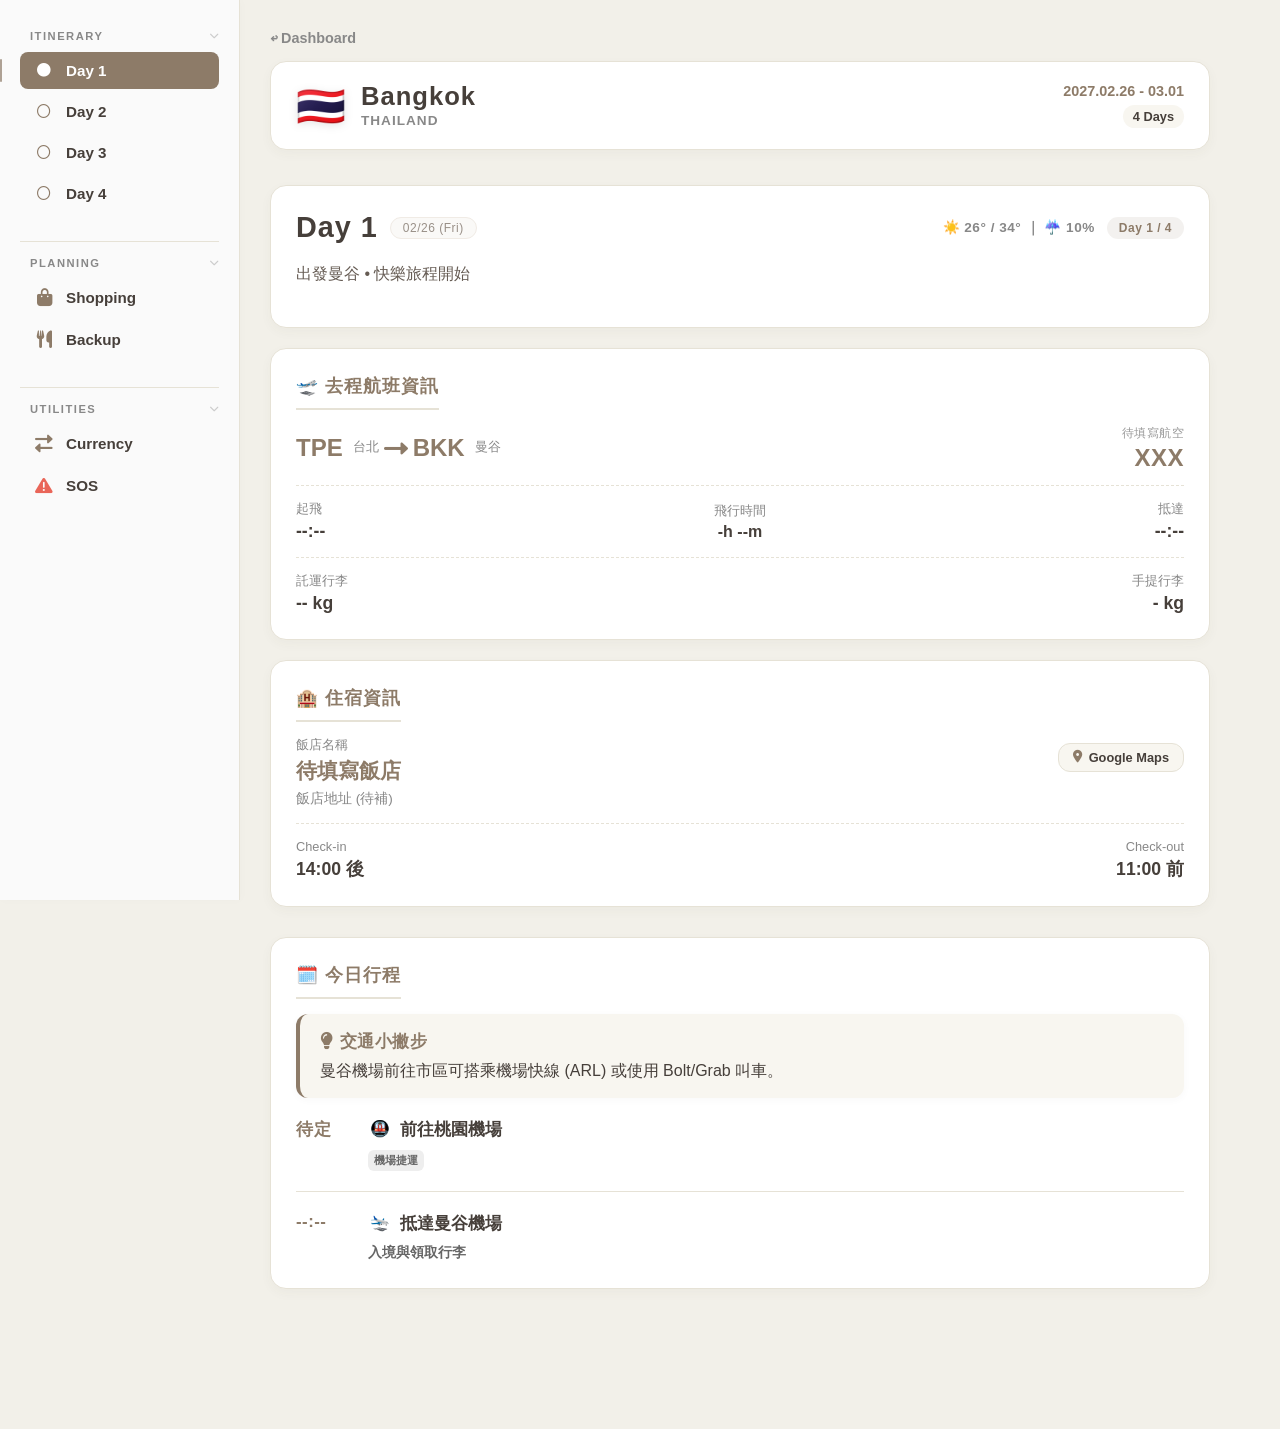
==== commit 2b722904: "Add files via upload" ====
--- a/Bangkok2027.html
+++ b/Bangkok2027.html
@@ -3,50 +3,90 @@
 <head>
     <meta charset="UTF-8">
     <meta name="viewport" content="width=device-width, initial-scale=1.0, maximum-scale=1.0, user-scalable=no">
+    <!-- [TEMPLATE] 請修改標題與 Favicon -->
     <title>曼谷 4 天 3 夜快樂行</title>
-    <!-- 設定網頁圖示 (Favicon) - 泰國大象 -->
     <link rel="icon" href="data:image/svg+xml,<svg xmlns=%22http://www.w3.org/2000/svg%22 viewBox=%220 0 100 100%22><text x=%2250%%22 y=%2250%%22 font-size=%2280%22 text-anchor=%22middle%22 dominant-baseline=%22central%22>🐘</text></svg>">
     
-    <!-- 引入 Font Awesome 與 共用 CSS (已移除所有內聯樣式) -->
     <link href="https://cdnjs.cloudflare.com/ajax/libs/font-awesome/6.0.0/css/all.min.css" rel="stylesheet">
     <link href="css/travel.css" rel="stylesheet">
 </head>
 <body>
 
-    <!-- ================= 統一 Sidebar ================= -->
+    <!-- ================= Sidebar ================= -->
     <nav class="sidebar">
-        <div class="menu-item active" onclick="showPage('day1')">
-            <i class="fas fa-plane-arrival"></i> <span>Day 1</span>
-        </div>
-        <div class="menu-item" onclick="showPage('day2')">
-            <i class="fas fa-camera"></i> <span>Day 2</span>
-        </div>
-        <div class="menu-item" onclick="showPage('day3')">
-            <i class="fas fa-camera"></i> <span>Day 3</span>
-        </div>
-        <div class="menu-item" onclick="showPage('day4')">
-            <i class="fas fa-plane-departure"></i> <span>Day 4</span>
-        </div>
-        <div class="menu-item" onclick="showPage('shopping')">
-            <i class="fas fa-shopping-cart"></i> <span>購物</span>
-        </div>
-        <div class="menu-item" onclick="showPage('backup-food')">
-            <i class="fas fa-bookmark"></i> <span>備案</span>
-        </div>
-        <div class="menu-item" onclick="showPage('money')">
-            <i class="fas fa-calculator"></i> <span>匯率</span>
-        </div>
-        <div class="menu-item" onclick="showPage('sos')">
-            <i class="fas fa-exclamation-triangle"></i> <span>緊急</span>
+        <!-- Itinerary -->
+        <div class="sidebar-group">
+            <div class="sidebar-group-title">
+                <span>Itinerary</span>
+                <i class="fas fa-chevron-down sidebar-group-toggle"></i>
+            </div>
+            <div class="sidebar-group-content">
+                <div class="menu-item active" onclick="showPage('day1')">
+                    <span class="dot-icon"></span>
+                    <span class="menu-text">Day 1</span>
+                </div>
+                <div class="menu-item" onclick="showPage('day2')">
+                    <span class="dot-icon"></span>
+                    <span class="menu-text">Day 2</span>
+                </div>
+                <div class="menu-item" onclick="showPage('day3')">
+                    <span class="dot-icon"></span>
+                    <span class="menu-text">Day 3</span>
+                </div>
+                <div class="menu-item" onclick="showPage('day4')">
+                    <span class="dot-icon"></span>
+                    <span class="menu-text">Day 4</span>
+                </div>
+            </div>
+        </div>
+
+        <hr class="sidebar-divider">
+
+        <!-- Planning -->
+        <div class="sidebar-group">
+            <div class="sidebar-group-title">
+                <span>Planning</span>
+                <i class="fas fa-chevron-down sidebar-group-toggle"></i>
+            </div>
+            <div class="sidebar-group-content">
+                <div class="menu-item" onclick="showPage('shopping')">
+                    <i class="fas fa-shopping-bag menu-icon"></i>
+                    <span class="menu-text">Shopping</span>
+                </div>
+                <div class="menu-item" onclick="showPage('backup-food')">
+                    <i class="fas fa-utensils menu-icon"></i>
+                    <span class="menu-text">Backup</span>
+                </div>
+            </div>
+        </div>
+
+        <hr class="sidebar-divider">
+
+        <!-- Utilities -->
+        <div class="sidebar-group">
+            <div class="sidebar-group-title">
+                <span>Utilities</span>
+                <i class="fas fa-chevron-down sidebar-group-toggle"></i>
+            </div>
+            <div class="sidebar-group-content">
+                <div class="menu-item" onclick="showPage('money')">
+                    <i class="fas fa-exchange-alt menu-icon"></i>
+                    <span class="menu-text">Currency</span>
+                </div>
+                <div class="menu-item sos-item" onclick="showPage('sos')">
+                    <i class="fas fa-exclamation-triangle menu-icon"></i>
+                    <span class="menu-text">SOS</span>
+                </div>
+            </div>
         </div>
     </nav>
 
-    <!-- ================= 右側內容區 ================= -->
-    <!-- ★ data-trip-id 用於獨立記憶體快取, data-currency-rate 用於匯率計算 ★ -->
+    <!-- ================= Content ================= -->
+    <!-- ★ data-trip-id 請確保與 travelData.js 一致 / data-currency-rate 設定泰國匯率 0.9 -->
     <main class="content" data-trip-id="bangkok2027" data-currency-rate="0.9">
-        <a href="index.html" class="back-home">↩ Dashboard</a>
+        <a href="index2.html" class="back-home">↩ Dashboard</a>
         
-        <!-- 統一 Header -->
+        <!-- [TEMPLATE] Travel Header -->
         <div class="travel-header">
             <div class="th-left">
                 <div class="th-flag">🇹🇭</div>
@@ -64,95 +104,89 @@
         <!-- ================= Day 1 ================= -->
         <div id="day1" class="page-section active">
             
-            <div class="card">
-                <h1>Day 1: 02/26 (五)</h1>
+            <!-- [TEMPLATE] Day Header -->
+            <div class="card day-header">
+                <div class="day-header-top">
+                    <h1>Day 1 <span class="day-date-badge">02/26 (Fri)</span></h1>
+                    <div class="day-header-right">
+                        <span class="day-weather">☀️ 26° / 34° ｜ ☔ 10%</span>
+                        <span class="day-progress">Day 1 / 4</span>
+                    </div>
+                </div>
                 <p>出發曼谷 • 快樂旅程開始</p>
             </div>
 
-            <!-- 天氣小工具 (曼谷 Bangkok) -->
-            <div class="card" style="min-height: 120px;">
-                <div style="font-size: 0.9rem; color: #888; margin-bottom: 5px;">
-                    <i class="fas fa-cloud-sun"></i> 當地天氣預報
-                </div>
-                <div class="weather-container">
-                    <a class="weatherwidget-io" href="https://forecast7.com/zh-tw/13d76100d50/bangkok/" data-label_1="BANGKOK" data-label_2="曼谷天氣" data-font="Arial" data-icons="Climacons Animated" data-mode="Forecast" data-days="3" data-theme="pure" data-accent="#8D7B68" data-textColor="#463F3A" data-highColor="#D35400" data-lowColor="#7FB3D5" data-sunColor="#F39C12" data-cloudColor="#BDC3C7" style="display: block; width: 100%; height: 100%;">BANGKOK WEATHER</a>
-                </div>
-                <script>!function(d,s,id){var js,fjs=d.getElementsByTagName(s)[0];if(!d.getElementById(id)){js=d.createElement(s);js.id=id;js.src='https://weatherwidget.io/js/widget.min.js';fjs.parentNode.insertBefore(js,fjs);}}(document,'script','weatherwidget-io-js');</script>
-            </div>
-
-            <!-- 去程航班資訊 -->
+            <!-- [TEMPLATE] Flight Card -->
             <div class="card">
                 <h2>🛫 去程航班資訊</h2>
                 <div class="flight-box">
-                    <div class="flight-route">TPE <span class="city-name">台北</span> <i class="fas fa-long-arrow-alt-right" style="color: #ccc; margin: 0 5px;"></i> BKK <span class="city-name">曼谷</span></div>
-                    <div class="flight-number-box"><span class="airline-name">待填寫航空</span><span class="flight-code">XXX</span></div>
+                    <div class="flight-route">TPE <span class="city-name">台北</span> <i class="fas fa-long-arrow-alt-right"></i> BKK <span class="city-name">曼谷</span></div>
+                    <div class="flight-number-box">
+                        <span class="airline-name">待填寫航空</span>
+                        <span class="flight-code">XXX</span>
+                    </div>
                 </div>
                 <div class="flight-box">
-                    <div class="info-group"><span class="info-label">起飛</span><span class="info-value">--:--</span></div>
-                    <!-- 飛行時間 -->
-                    <div class="info-group" style="text-align: center;">
-                        <span class="info-label">飛行時間</span>
-                        <span class="info-value" style="font-size: 1rem;">-h --m</span>
-                    </div>
-                    <div class="info-group" style="text-align: right;"><span class="info-label">抵達</span><span class="info-value">--:--</span></div>
-                </div>
-                <div class="flight-box">
-                    <div class="info-group"><span class="info-label">座位</span><span class="info-value">待填寫</span></div>
-                </div>
-                <div class="flight-box">
-                    <div class="info-group"><span class="info-label">託運行李</span><span class="info-value">-- kg</span></div>
-                    <div class="info-group" style="text-align: right;"><span class="info-label">手提行李</span><span class="info-value">- kg</span></div>
-                </div>
-            </div>
-
-            <!-- 住宿資訊 -->
+                    <div class="info-group flight-info-left">
+                        <span class="info-label">起飛</span><span class="info-value">--:--</span>
+                    </div>
+                    <div class="info-group flight-info-center">
+                        <span class="info-label">飛行時間</span><span class="info-value flight-time-val">-h --m</span>
+                    </div>
+                    <div class="info-group flight-info-right">
+                        <span class="info-label">抵達</span><span class="info-value">--:--</span>
+                    </div>
+                </div>
+                <div class="flight-box no-border">
+                    <div class="info-group flight-info-left">
+                        <span class="info-label">託運行李</span><span class="info-value">-- kg</span>
+                    </div>
+                    <div class="info-group flight-info-right">
+                        <span class="info-label">手提行李</span><span class="info-value">- kg</span>
+                    </div>
+                </div>
+            </div>
+
+            <!-- [TEMPLATE] Hotel Card -->
             <div class="card">
                 <h2>🏨 住宿資訊</h2>
-                <div class="hotel-box">
+                <div class="hotel-box hotel-address-box">
                     <div class="info-group">
                         <span class="info-label">飯店名稱</span>
-                        <span class="info-value highlight">待填寫飯店</span>
-                    </div>
-                </div>
-                <div class="hotel-box">
-                    <div class="info-group">
-                        <span class="info-label">飯店地址 (點擊導航)</span>
-                        <a href="#" target="_blank" class="info-value" style="font-size: 0.9rem; text-decoration: underline;">
-                            點我導航 (待補網址)
-                        </a>
-                    </div>
-                </div>
-                <div class="hotel-box">
-                    <div class="info-group">
-                        <span class="info-label">Check-in</span>
-                        <span class="info-value">14:00 後</span>
-                    </div>
-                    <div class="info-group" style="text-align: right;">
-                        <span class="info-label">Check-out</span>
-                        <span class="info-value">11:00 前</span>
-                    </div>
-                </div>
-            </div>
-
-            <!-- Day 1 詳細行程 -->
-            <div class="card">
+                        <span class="info-value hotel-name-large">待填寫飯店</span>
+                        <span class="hotel-address">飯店地址 (待補)</span>
+                    </div>
+                    <a href="#" target="_blank" class="map-btn">
+                        <i class="fas fa-map-marker-alt"></i> Google Maps
+                    </a>
+                </div>
+                <div class="hotel-box no-border">
+                    <div class="info-group flight-info-left"><span class="info-label">Check-in</span><span class="info-value">14:00 後</span></div>
+                    <div class="info-group flight-info-right"><span class="info-label">Check-out</span><span class="info-value">11:00 前</span></div>
+                </div>
+            </div>
+
+            <!-- [TEMPLATE] Timeline Block -->
+            <div class="card timeline-card">
                 <h2>🗓️ 今日行程</h2>
-                <div class="tip-box" style="margin-bottom: 20px; margin-top:0;">
-                    <span class="tip-title">💡 交通小撇步</span>
-                        曼谷機場前往市區可搭乘機場快線 (ARL) 或使用 Bolt/Grab 叫車。
-                </div>
                 
+                <div class="tip-box tip-box-top">
+                    <div class="tip-title"><i class="fas fa-lightbulb"></i> 交通小撇步</div>
+                    曼谷機場前往市區可搭乘機場快線 (ARL) 或使用 Bolt/Grab 叫車。
+                </div>
+
                 <div class="timeline-item">
                     <div class="time-col">待定</div>
                     <div class="event-col">
-                        <span class="event-title">前往桃園機場</span>
+                        <span class="event-title"><span class="event-title-icon">🚇</span><span>前往桃園機場</span></span>
                         <div class="event-desc"><span class="transport-tag">機場捷運</span></div>
                     </div>
                 </div>
-                <div class="timeline-item">
+
+                <div class="timeline-item no-border">
                     <div class="time-col">--:--</div>
                     <div class="event-col">
-                        <span class="event-title">抵達曼谷機場</span>
+                        <span class="event-title"><span class="event-title-icon">🛬</span><span>抵達曼谷機場</span></span>
                         <div class="event-desc">入境與領取行李</div>
                     </div>
                 </div>
@@ -162,16 +196,27 @@
 
         <!-- ================= Day 2 ================= -->
         <div id="day2" class="page-section">
-            <div class="card">
-                <h1>Day 2: 02/27 (六)</h1>
+            
+            <!-- [TEMPLATE] Day Header -->
+            <div class="card day-header">
+                <div class="day-header-top">
+                    <h1>Day 2 <span class="day-date-badge">02/27 (Sat)</span></h1>
+                    <div class="day-header-right">
+                        <span class="day-weather">☀️ 27° / 35° ｜ ☔ 5%</span>
+                        <span class="day-progress">Day 2 / 4</span>
+                    </div>
+                </div>
                 <p>曼谷探索</p>
             </div>
-            <div class="card">
+
+            <!-- [TEMPLATE] Timeline Block -->
+            <div class="card timeline-card">
                 <h2>🗓️ 行程內容</h2>
-                <div class="timeline-item">
+                
+                <div class="timeline-item no-border">
                     <div class="time-col">待定</div>
                     <div class="event-col">
-                        <span class="event-title">待填寫行程</span>
+                        <span class="event-title"><span class="event-title-icon">📍</span><span>待填寫行程</span></span>
                         <div class="event-desc">請提供行程資料</div>
                     </div>
                 </div>
@@ -180,17 +225,25 @@
 
         <!-- ================= Day 3 ================= -->
         <div id="day3" class="page-section">
-            <div class="card">
-                <h1>Day 3: 02/28 (日)</h1>
+            
+            <div class="card day-header">
+                <div class="day-header-top">
+                    <h1>Day 3 <span class="day-date-badge">02/28 (Sun)</span></h1>
+                    <div class="day-header-right">
+                        <span class="day-weather">🌤️ 26° / 34° ｜ ☔ 15%</span>
+                        <span class="day-progress">Day 3 / 4</span>
+                    </div>
+                </div>
                 <p>曼谷探索</p>
             </div>
 
-            <div class="card">
+            <div class="card timeline-card">
                 <h2>🗓️ 行程內容</h2>
-                <div class="timeline-item">
+                
+                <div class="timeline-item no-border">
                     <div class="time-col">待定</div>
                     <div class="event-col">
-                        <span class="event-title">待填寫行程</span>
+                        <span class="event-title"><span class="event-title-icon">📍</span><span>待填寫行程</span></span>
                         <div class="event-desc">請提供行程資料</div>
                     </div>
                 </div>
@@ -199,188 +252,171 @@
 
         <!-- ================= Day 4 ================= -->
         <div id="day4" class="page-section">
-            <div class="card">
-                <h1>Day 4: 03/01 (一)</h1>
+            
+            <!-- [TEMPLATE] Day Header -->
+            <div class="card day-header">
+                <div class="day-header-top">
+                    <h1>Day 4 <span class="day-date-badge">03/01 (Mon)</span></h1>
+                    <div class="day-header-right">
+                        <span class="day-weather">☀️ 26° / 33° ｜ ☔ 10%</span>
+                        <span class="day-progress">Day 4 / 4</span>
+                    </div>
+                </div>
                 <p>最後採買 • 平安歸國</p>
             </div>
 
-            <!-- 回程航班資訊 -->
+            <!-- [TEMPLATE] Return Flight -->
             <div class="card">
                 <h2>🛫 回程航班資訊</h2>
                 <div class="flight-box">
-                    <div class="flight-route">BKK <span class="city-name">曼谷</span> <i class="fas fa-long-arrow-alt-right" style="color: #ccc; margin: 0 5px;"></i> TPE <span class="city-name">台北</span></div>
-                    <div class="flight-number-box"><span class="airline-name">待填寫航空</span><span class="flight-code">XXX</span></div>
+                    <div class="flight-route">BKK <span class="city-name">曼谷</span> <i class="fas fa-long-arrow-alt-right"></i> TPE <span class="city-name">台北</span></div>
+                    <div class="flight-number-box">
+                        <span class="airline-name">待填寫航空</span>
+                        <span class="flight-code">XXX</span>
+                    </div>
                 </div>
                 <div class="flight-box">
-                    <div class="info-group"><span class="info-label">起飛</span><span class="info-value">--:--</span></div>
-                    <div class="info-group" style="text-align: center;">
-                        <span class="info-label">飛行時間</span>
-                        <span class="info-value" style="font-size: 1rem;">-h --m</span>
-                    </div>
-                    <div class="info-group" style="text-align: right;"><span class="info-label">抵達</span><span class="info-value">--:--</span></div>
-                </div>
-                <div class="flight-box">
-                    <div class="info-group"><span class="info-label">座位</span><span class="info-value">待填寫</span></div>
-                </div>
-                <div class="flight-box">
-                    <div class="info-group"><span class="info-label">託運行李</span><span class="info-value">-- kg</span></div>
-                    <div class="info-group" style="text-align: right;"><span class="info-label">手提行李</span><span class="info-value">- kg</span></div>
-                </div>
-            </div>
-
-            <!-- Day 4 最後行程 -->
-            <div class="card">
+                    <div class="info-group flight-info-left"><span class="info-label">起飛</span><span class="info-value">--:--</span></div>
+                    <div class="info-group flight-info-center"><span class="info-label">飛行時間</span><span class="info-value flight-time-val">-h --m</span></div>
+                    <div class="info-group flight-info-right"><span class="info-label">抵達</span><span class="info-value">--:--</span></div>
+                </div>
+                <div class="flight-box no-border">
+                    <div class="info-group flight-info-left"><span class="info-label">託運行李</span><span class="info-value">-- kg</span></div>
+                    <div class="info-group flight-info-right"><span class="info-label">手提行李</span><span class="info-value">- kg</span></div>
+                </div>
+            </div>
+
+            <!-- [TEMPLATE] Timeline Block -->
+            <div class="card timeline-card">
                 <h2>🗓️ 最後行程</h2>
                 <div class="timeline-item">
                     <div class="time-col">待定</div>
                     <div class="event-col">
-                        <span class="event-title">退房 / 寄放行李</span>
+                        <span class="event-title"><span class="event-title-icon">🏨</span><span>退房 / 寄放行李</span></span>
                         <div class="event-desc">把握時間採買</div>
                     </div>
                 </div>
-                <div class="timeline-item">
+                <div class="timeline-item no-border">
                     <div class="time-col">--:--</div>
                     <div class="event-col">
-                        <span class="event-title">前往機場</span>
+                        <span class="event-title"><span class="event-title-icon">✈️</span><span>前往機場</span></span>
                         <div class="event-desc"><span class="transport-tag">機捷/計程車</span></div>
                     </div>
                 </div>
             </div>
         </div>
 
-        <!-- ================= 購物清單頁面 ================= -->
+        <!-- ================= Shopping ================= -->
+        <!-- 保持模板一致，加入預設的購物區塊 -->
         <div id="shopping" class="page-section">
-            <div class="card">
+            <div class="card day-header">
                 <h1>🛍️ 必買清單</h1>
-                <p>點擊下方按鈕快速跳轉</p>
-                
-                <div class="shop-nav">
-                    <a href="#cat-food" class="shop-nav-btn"><i class="fas fa-cookie-bite"></i> 伴手禮/零食</a>
+                <div class="shop-nav mt-10">
+                    <a href="#cat-food" class="shop-nav-btn"><i class="fas fa-cookie-bite"></i> 伴手禮 / 零食</a>
                     <a href="#cat-life" class="shop-nav-btn"><i class="fas fa-home"></i> 生活雜貨</a>
-                    <a href="#cat-drug" class="shop-nav-btn"><i class="fas fa-pills"></i> 藥妝/香氛</a>
+                    <a href="#cat-drug" class="shop-nav-btn"><i class="fas fa-pills"></i> 藥妝 / 香氛</a>
                     <a href="#cat-other" class="shop-nav-btn"><i class="fas fa-star"></i> 其他</a>
                 </div>
             </div>
 
-            <!-- 分類範例 -->
-            <div id="cat-food" class="shop-category-title"><i class="fas fa-cookie-bite"></i> 伴手禮/零食 (範例)</div>
+            <!-- [TEMPLATE] Shopping Category -->
+            <div id="cat-food" class="shop-category-title"><i class="fas fa-cookie-bite"></i> 伴手禮 / 零食 (範例)</div>
             <div class="shop-item">
-                <img src="https://via.placeholder.com/150" alt="商品圖片" class="shop-img" onclick="openImage(this)">
+                <img src="https://via.placeholder.com/150" alt="商品" class="shop-img" onclick="openImage(this)">
                 <div class="shop-info">
-                    <div class="shop-name">泰式奶茶手標茶</div>
+                    <div class="shop-name">
+                        <span class="shop-name-text">泰式奶茶手標茶</span>
+                        <span class="shop-bought-badge"><i class="fas fa-check"></i> 已購買</span>
+                    </div>
                     <div class="shop-price">฿ ???</div>
                     <div class="shop-loc">Big C / 伴手禮店</div>
                 </div>
                 <input type="checkbox" class="shop-check" onchange="toggleBought(this)">
             </div>
 
-            <div id="cat-drug" class="shop-category-title"><i class="fas fa-pills"></i> 藥妝/香氛 (範例)</div>
+            <div id="cat-drug" class="shop-category-title"><i class="fas fa-pills"></i> 藥妝 / 香氛 (範例)</div>
             <div class="shop-item">
-                <img src="https://via.placeholder.com/150" alt="商品圖片" class="shop-img" onclick="openImage(this)">
+                <img src="https://via.placeholder.com/150" alt="商品" class="shop-img" onclick="openImage(this)">
                 <div class="shop-info">
-                    <div class="shop-name">薄荷鼻通 (POY-SIAN)</div>
+                    <div class="shop-name">
+                        <span class="shop-name-text">薄荷鼻通 (POY-SIAN)</span>
+                        <span class="shop-bought-badge"><i class="fas fa-check"></i> 已購買</span>
+                    </div>
                     <div class="shop-price">฿ ???</div>
                     <div class="shop-loc">藥局 / 便利商店</div>
                 </div>
                 <input type="checkbox" class="shop-check" onchange="toggleBought(this)">
             </div>
-
-            <!-- 購物備忘錄 -->
-            <div class="card" style="margin-top: 30px;">
+            
+            <div class="card timeline-card">
                 <h2>📝 購物備忘錄</h2>
-                <p style="font-size: 0.8rem; color: #888; margin-bottom: 10px;">內容會自動儲存，關閉網頁不遺失</p>
-                <textarea id="shopMemo" placeholder="在此輸入親友代購清單、衣服尺寸、優惠券代碼..." 
-                    oninput="saveMemo(this.value)"
-                    style="width: 100%; height: 200px; padding: 15px; border: 1px solid #ddd; border-radius: 8px; font-size: 1rem; line-height: 1.5; resize: none; box-sizing: border-box; background-color: #fafafa; color: #463F3A; font-family: inherit;"></textarea>
-            </div>
-        </div>
-
-        <!-- ================= 備用餐廳清單 ================= -->
+                <textarea id="shopMemo" class="shop-memo-input" placeholder="在此輸入親友代購清單、衣服尺寸、優惠券代碼..." oninput="saveMemo(this.value)"></textarea>
+            </div>
+        </div>
+
+        <!-- ================= Backup ================= -->
+        <!-- 保持模板一致，加入預設的備用名單區塊 -->
         <div id="backup-food" class="page-section">
-            <div class="card">
+            <div class="card day-header">
                 <h1>🍽️ 備用餐廳名單</h1>
                 <p>行程異動、公休或客滿時的口袋名單</p>
             </div>
-
+            
             <div class="shop-category-title"><i class="fas fa-utensils"></i> 泰式美食</div>
             <div class="shop-item">
                 <div class="shop-info">
-                    <div class="shop-name">
-                        <a href="#" target="_blank" class="event-link">
-                            建興酒家 (Somboon Seafood) <i class="fas fa-map-marker-alt" style="font-size:0.8em"></i>
-                        </a>
-                    </div>
-                    <div class="shop-loc">
-                        <span class="transport-tag">BTS站</span> 知名咖哩螃蟹
-                    </div>
-                </div>
-            </div>
-        </div>
-
-        <!-- ================= 記帳與匯率 ================= -->
+                    <div class="shop-name"><a href="#" target="_blank" class="event-link">建興酒家 (Somboon Seafood)</a></div>
+                    <div class="shop-loc"><span class="transport-tag">BTS站</span> 知名咖哩螃蟹</div>
+                </div>
+            </div>
+        </div>
+
+        <!-- ================= Currency ================= -->
         <div id="money" class="page-section">
-            <div class="card">
+            <div class="card day-header">
                 <h1>💰 簡易匯率換算</h1>
-                <p>輸入泰銖 (THB)，換算台幣</p>
-                <p style="font-size: 0.85rem; color: #888; margin-bottom: 15px;">
-                    <i class="fas fa-info-circle"></i> 目前使用預設匯率：1 THB ≈ 0.9 TWD
-                </p>
-                <div class="result-box" id="twdResult" style="background: #333; color: #0f0; padding: 15px; font-family: monospace; font-size: 1.5rem; text-align: right; border-radius: 5px; margin-bottom: 10px;">NT$ 0</div>
-                
-                <div style="display: flex; gap: 10px;">
-                    <input type="number" inputmode="decimal" id="calcInput" class="calc-input" placeholder="輸入金額" oninput="convertCurrency(this.value)" style="flex: 1; padding: 10px; font-size: 1.2rem; margin-bottom: 10px; box-sizing: border-box; border: 1px solid #ccc; border-radius: 5px;">
-                    <button onclick="clearCurrency()" style="background-color: #95a5a6; color: white; border: none; border-radius: 5px; padding: 0 20px; font-weight: bold; font-size: 1rem; height: 46px; cursor: pointer;">清除</button>
-                </div>
-            </div>
-        </div>
-
-        <!-- ================= 緊急求助頁面 (泰國版) ================= -->
+                <p>輸入泰銖 (THB)，換算台幣 (以 0.9 計算)</p>
+            </div>
+            <div class="card timeline-card">
+                <div class="result-box" id="twdResult">NT$ 0</div>
+                <div class="calc-input-group">
+                    <input type="number" inputmode="decimal" id="calcInput" class="calc-input" placeholder="輸入金額" oninput="convertCurrency(this.value)">
+                    <button onclick="clearCurrency()" class="calc-btn">清除</button>
+                </div>
+            </div>
+        </div>
+
+        <!-- ================= SOS ================= -->
         <div id="sos" class="page-section">
-            <div class="card">
+            <div class="card day-header">
                 <h1>🆘 緊急求助</h1>
                 <p>遇到緊急狀況請保持冷靜。</p>
+            </div>
+            <div class="card timeline-card">
+                <a href="tel:191" class="sos-btn bg-police"><i class="fas fa-phone-alt"></i> 191 泰國警察報案</a>
+                <a href="tel:1669" class="sos-btn bg-fire"><i class="fas fa-ambulance"></i> 1669 醫療緊急救護</a>
                 
-                <!-- 泰國通用緊急電話 -->
-                <a href="tel:191" class="sos-btn bg-police">
-                    <i class="fas fa-phone-alt"></i> 191 泰國警察報案
-                </a>
-                <a href="tel:1669" class="sos-btn bg-fire">
-                    <i class="fas fa-ambulance"></i> 1669 醫療緊急救護
-                </a>
-                
-                <p style="margin-top: 20px; font-weight: bold; border-top: 1px solid #eee; padding-top: 15px; color:#463F3A;">🏥 協助 / 駐外單位</p>
-                
-                <!-- 泰國觀光警察 -->
+                <div class="sos-divider-title">🏥 協助 / 駐外單位</div>
                 <a href="tel:1155" class="sos-btn bg-jnto">
                     <i class="fas fa-shield-alt"></i> 1155 泰國觀光警察
-                    <div style="font-size: 0.75rem; font-weight: normal; margin-top: 3px; display: block; width: 100%;">
-                        24小時 • 專助外國遊客
-                    </div>
+                    <div style="font-size: 0.75rem; font-weight: normal; margin-top: 3px; display: block; width: 100%;">24小時 • 專助外國遊客</div>
                 </a>
-
-                <!-- 台灣駐泰國辦事處 -->
                 <a href="tel:+66816664006" class="sos-btn bg-amda">
                     <i class="fas fa-passport"></i> 台灣駐泰國代表處
-                    <div style="font-size: 0.75rem; font-weight: normal; margin-top: 3px; display: block; width: 100%;">
-                        急難救助專線 (24H)
-                    </div>
+                    <div style="font-size: 0.75rem; font-weight: normal; margin-top: 3px; display: block; width: 100%;">急難救助專線 (24H)</div>
                 </a>
-
-                <p style="font-size: 0.8rem; color: #888; margin-top: 15px; text-align: center;">
-                    駐泰國台北經濟文化辦事處<br>40/64 Vibhavadi Rangsit 66
-                </p>
             </div>
         </div>
 
     </main>
 
-    <!-- 圖片放大燈箱容器 -->
+    <!-- 統一 Lightbox DOM (防呆用，即便無圖片亦保留結構) -->
     <div id="myLightbox" class="lightbox" onclick="closeLightbox(event)">
         <div class="close-lightbox">&times;</div>
         <img class="lightbox-img" id="lightboxImg" src="" onclick="toggleZoom(event)">
     </div>
 
-    <!-- ★★★ 引入統一共用 JS (無任何內聯程式碼) ★★★ -->
+    <!-- ★ 引入統一共用 JS -->
     <script src="js/travel.js"></script>
 
 </body>
--- a/css/travel.css
+++ b/css/travel.css
@@ -124,12 +124,17 @@
 
 .timeline-card { margin-top: 30px; }
 
-/* ================= 6. TIP BOX ================= */
+/* 天氣專用卡片 (首頁) */
+.weather-card { min-height: 120px; }
+.weather-title { font-size: 0.9rem; color: #888; margin-bottom: 5px; }
+.weatherwidget-io { display: block; width: 100%; height: 100%; }
+
+/* 小撇步 Tip Box */
 .tip-box { background: #F8F6F0; border-left: 4px solid var(--accent-color); padding: 16px 20px; border-radius: 12px; color: var(--text-color); margin-bottom: 20px; box-shadow: 0 2px 8px rgba(74, 64, 58, 0.03); }
 .tip-box-top { margin-top: 0; margin-bottom: 20px; }
 .tip-title { color: var(--accent-color); font-weight: 900; font-size: 1.05rem; margin-bottom: 8px; display: flex; align-items: center; gap: 6px; letter-spacing: 0.5px; }
 
-/* ================= 7. TIMELINE ================= */
+/* ================= 6. TIMELINE ================= */
 .timeline-item { display: flex; align-items: flex-start; margin-bottom: 20px; border-bottom: 1px solid var(--border-color); padding-bottom: 20px; }
 .timeline-item:last-child { border-bottom: none; margin-bottom: 0; padding-bottom: 0; }
 .timeline-item-divider { border-top: 1px solid var(--border-color); padding-top: 20px; }
@@ -145,11 +150,11 @@
 .event-link:hover { color: var(--accent-color); border-bottom: 1px solid var(--accent-color); }
 .event-link i { color: var(--accent-color); margin-left: 3px; }
 
-/* 保留給 JS 動態套用的 Currently Active 狀態 */
+/* 目前時間高亮效果 (JS 動態加入 is-current 啟用) */
 .timeline-item.is-current { background-color: rgba(141, 123, 104, 0.04); border-radius: 12px; padding: 18px 16px; margin-left: -16px; margin-right: -16px; border-left: 3px solid var(--accent-color); border-bottom: 1px solid transparent; margin-bottom: 20px; }
 .timeline-item.is-current .time-col { color: var(--accent-color); }
 
-/* ================= 8. BRANCH (COLLAPSIBLE ITINERARY) ================= */
+/* ================= 7. BRANCH (COLLAPSIBLE ITINERARY) ================= */
 .branch-container { display: flex; flex-direction: column; gap: 16px; margin-left: 15px; margin-bottom: 24px; padding-left: 15px; border-left: 1px dashed var(--border-color); }
 .branch-details { border-radius: 12px; transition: 0.3s; border: 1px solid var(--border-color); box-shadow: var(--card-shadow); overflow: hidden; }
 
@@ -176,7 +181,7 @@
 .branch-timeline-item { display: flex; align-items: flex-start; border-bottom: 1px dashed var(--border-color); margin-bottom: 10px; padding-bottom: 10px; }
 .branch-timeline-item:last-child { border-bottom: none; margin-bottom: 0; padding-bottom: 0; }
 
-/* ================= 9. FLIGHT ================= */
+/* ================= 8. FLIGHT ================= */
 .flight-box { display: flex; justify-content: space-between; align-items: center; border-bottom: 1px dashed var(--border-color); padding-bottom: 15px; margin-bottom: 15px; flex-wrap: nowrap; }
 .flight-box:last-child { border-bottom: none; margin-bottom: 0; padding-bottom: 0; }
 .flight-info-left { text-align: left; }
@@ -191,10 +196,12 @@
 .flight-route { font-size: 1.5rem; color: var(--accent-color); font-weight: bold; display: flex; align-items: center; white-space: nowrap; gap: 5px; flex-shrink: 0; }
 .city-name { font-size: 0.8rem; color: #888; font-weight: normal; margin-left: 5px; }
 .flight-number-box { text-align: right; min-width: 80px; flex-shrink: 1; white-space: nowrap; display: flex; flex-direction: column; justify-content: center; }
+
 .airline-name { font-size: 0.75rem; color: #999; margin-bottom: 4px; text-transform: uppercase; letter-spacing: 0.5px; }
-.flight-code { font-size: 1.8rem; color: var(--accent-color); font-weight: 900; letter-spacing: 1px; line-height: 1; }
-
-/* ================= 10. HOTEL ================= */
+/* ★ 調整航班號碼視覺權重：字體大小與航線一致，字重改為 700，字距微調 */
+.flight-code { font-size: 1.5rem; color: var(--accent-color); font-weight: 700; letter-spacing: 0.5px; line-height: 1; }
+
+/* ================= 9. HOTEL ================= */
 .hotel-box { display: flex; justify-content: space-between; align-items: center; border-bottom: 1px dashed var(--border-color); padding-bottom: 15px; margin-bottom: 15px; flex-wrap: nowrap; }
 .hotel-box:last-child { border-bottom: none; margin-bottom: 0; padding-bottom: 0; }
 .hotel-address-box { align-items: flex-start; }
@@ -210,12 +217,12 @@
 .map-btn:hover { background: #E6E2D6; color: var(--accent-color); }
 .map-btn i { margin-right: 6px; color: var(--accent-color); }
 
-/* ================= 11. SHOPPING ================= */
+/* ================= 10. SHOPPING ================= */
 .shop-category-title { font-size: 1.1rem; font-weight: bold; color: #fff; background-color: var(--accent-color); padding: 8px 15px; border-radius: 12px; margin-top: 25px; margin-bottom: 10px; display: flex; align-items: center; letter-spacing: 1px; }
 .shop-category-title i { margin-right: 8px; }
 .shop-nav { display: flex; gap: 10px; overflow-x: auto; padding-bottom: 5px; margin-bottom: 10px; white-space: nowrap; -webkit-overflow-scrolling: touch; scrollbar-width: none; }
 .shop-nav::-webkit-scrollbar { display: none; }
-.shop-nav-btn { background-color: var(--card-bg); border: 1px solid var(--accent-color); border-radius: 20px; padding: 8px 16px; font-size: 0.9rem; color: var(--accent-color); text-decoration: none; transition: 0.2s; font-weight: bold; display: inline-flex; align-items: center; }
+.shop-nav-btn { background-color: #FFFFFF; border: 1px solid var(--accent-color); border-radius: 20px; padding: 8px 16px; font-size: 0.9rem; color: var(--accent-color); text-decoration: none; transition: 0.2s; font-weight: bold; display: inline-flex; align-items: center; }
 .shop-nav-btn i { margin-right: 5px; }
 .shop-nav-btn:active, .shop-nav-btn:hover { background-color: var(--accent-color); color: #ffffff; }
 
@@ -229,7 +236,6 @@
 .shop-loc { font-size: 0.8rem; color: #888; }
 .shop-check { width: 25px; height: 25px; cursor: pointer; accent-color: var(--accent-color); margin-left: 10px; }
 
-/* 購物清單完成狀態 */
 .shop-item.bought { opacity: 0.6; background-color: #fcfcfc; }
 .shop-item.bought .shop-name-text { text-decoration: line-through; color: #888; }
 .shop-bought-badge { display: none; font-size: 0.7rem; color: #4CAF50; background: #E8F5E9; padding: 2px 6px; border-radius: 4px; font-weight: bold; letter-spacing: 0.5px; }
@@ -266,23 +272,55 @@
 @media screen and (min-width: 481px) {
     .hotel-address { max-width: 300px; }
 }
+
 @media screen and (max-width: 768px) {
-    .sidebar { width: 75px; padding: 20px 10px; align-items: center; }
-    .content { margin-left: 75px; padding: 20px; }
-    .sidebar-group-title, .sidebar-divider, .menu-text, .menu-badge { display: none; }
-    .sidebar-group-content { display: flex; flex-direction: column; width: 100%; }
-    .sidebar-group { margin-bottom: 0; }
-    .menu-item { justify-content: center; padding: 15px 0; border-radius: 12px; margin-bottom: 10px; }
+    .sidebar { width: 140px; padding: 20px 12px; align-items: flex-start; }
+    .content { margin-left: 140px; padding: 20px; }
+    
+    .sidebar-group-title { font-size: 0.65rem; padding-left: 8px; margin-bottom: 8px; }
+    .sidebar-divider { margin: 10px 0; }
+    
+    .menu-item { 
+        display: grid; grid-template-columns: 20px 1fr; gap: 4px 8px;
+        padding: 10px 10px; margin-bottom: 4px; border-radius: 8px; align-items: center;
+    }
     .menu-item:hover { transform: none; }
-    .menu-icon, .dot-icon { margin-right: 0; font-size: 1.3rem; }
-    .menu-item.active::before { left: -5px; top: 25%; height: 50%; width: 2px; }
-}
-@media screen and (max-width: 450px) {
+    .menu-item.active::before { left: -10px; top: 50%; transform: translateY(-50%); }
+    
+    .menu-icon, .dot-icon { margin: 0; width: 20px; font-size: 1rem; }
+    .dot-icon { font-size: 0.8rem; }
+    .menu-text { margin: 0; font-size: 0.85rem; white-space: nowrap; overflow: hidden; text-overflow: ellipsis; }
+    
+    .menu-badge { 
+        grid-column: 2; justify-self: start; margin: 0; position: static; 
+        font-size: 0.6rem; padding: 2px 6px; width: auto; line-height: 1.3; white-space: nowrap;
+    }
+}
+
+@media screen and (max-width: 480px) {
+    .sidebar { width: 130px; padding: 20px 8px; }
+    .content { margin-left: 130px; padding: 15px; }
+    
+    .sidebar-group-title { font-size: 0.6rem; padding-left: 6px; margin-bottom: 6px; }
+    .sidebar-group-toggle { display: none; } 
+    
+    .menu-item { grid-template-columns: 18px 1fr; gap: 4px 6px; padding: 10px 8px; margin-bottom: 4px; }
+    .menu-item.active::before { left: -6px; width: 2px; }
+    
+    .menu-icon, .dot-icon { width: 18px; font-size: 0.95rem; margin: 0; }
+    .dot-icon { font-size: 0.75rem; }
+    .menu-text { font-size: 0.8rem; }
+    
+    .menu-badge { display: none; }
+
     .flight-route { font-size: 1.15rem; }
     .city-name { font-size: 0.7rem; margin-left: 3px; }
-    .flight-code { font-size: 1.25rem; }
+    
+    /* ★ 手機版同步降低航班號碼權重 */
+    .flight-code { font-size: 1.15rem; }
+    
     .card { padding: 15px 12px; } 
-    .time-col { width: 55px; font-size: 0.95rem; }
+    .time-col { width: 60px; font-size: 0.95rem; }
     .event-title { font-size: 1rem; } 
     .event-desc { font-size: 0.8rem; }   
     .transport-tag { padding: 1px 4px; font-size: 0.65rem; } 
